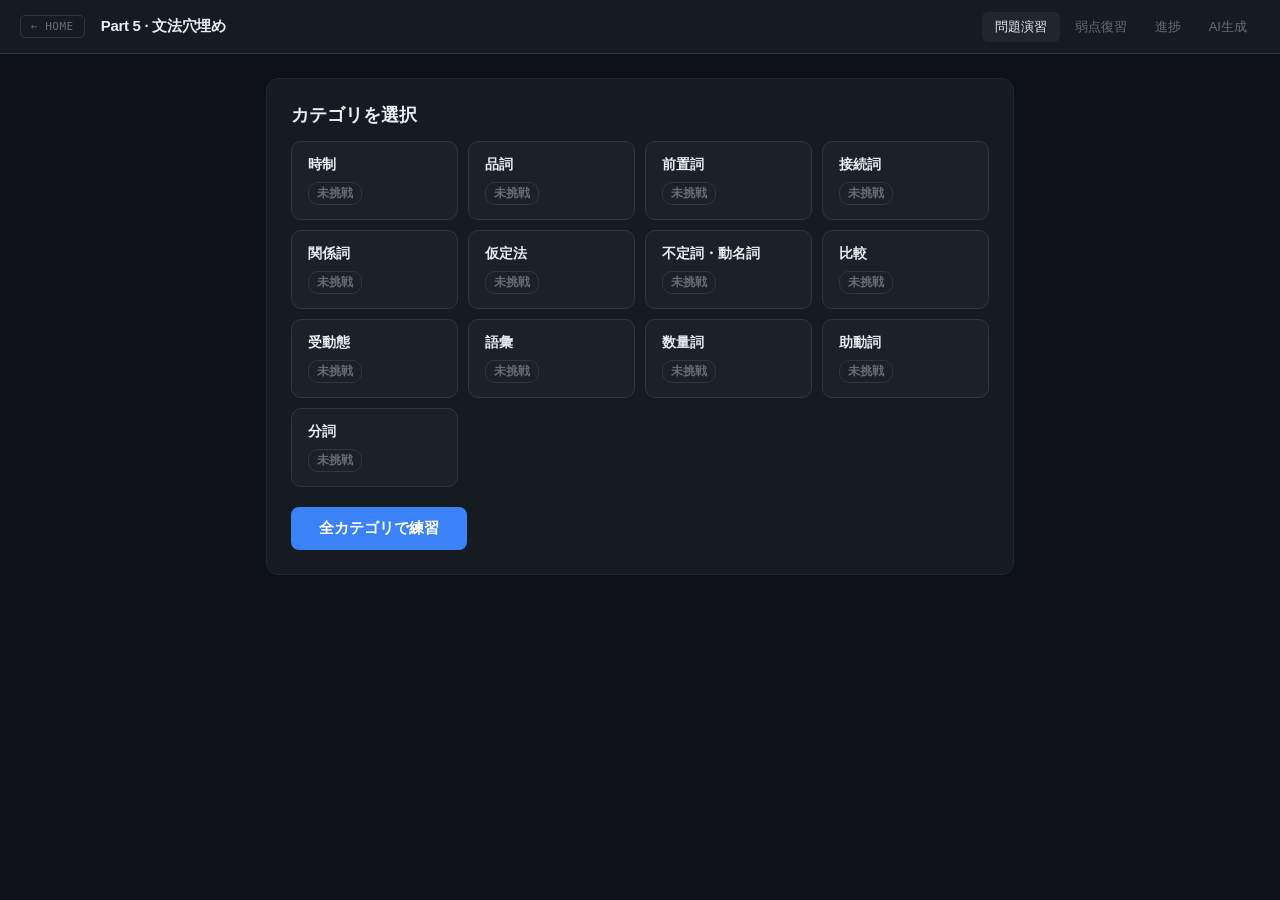
==== part5.html @ ce43bc26 "Add Part 6, home screen, and unified dark theme - New index.html: home screen with Part 5/6/7 select" ====
<!DOCTYPE html>
<html lang="ja">
<head>
  <meta charset="UTF-8" />
  <meta name="viewport" content="width=device-width, initial-scale=1.0" />
  <title>TOEIC Part 5 — 文法穴埋め</title>
  <link rel="manifest" href="manifest.json" />
  <meta name="apple-mobile-web-app-capable" content="yes" />
  <meta name="apple-mobile-web-app-status-bar-style" content="black-translucent" />
  <meta name="apple-mobile-web-app-title" content="TOEIC Part 5" />
  <meta name="theme-color" content="#0d1117" />
  <link rel="stylesheet" href="style.css" />
</head>
<body>
  <div id="app">
    <!-- ナビゲーション -->
    <nav class="nav">
      <a class="nav-home-btn" href="index.html">← HOME</a>
      <div class="nav-brand">Part 5 · 文法穴埋め</div>
      <div class="nav-links">
        <button class="nav-btn active" data-page="practice" onclick="showPage('practice')">問題演習</button>
        <button class="nav-btn" data-page="review" onclick="showPage('review')">弱点復習</button>
        <button class="nav-btn" data-page="progress" onclick="showPage('progress')">進捗</button>
        <button class="nav-btn" data-page="generate" onclick="showPage('generate')">AI生成</button>
      </div>
    </nav>

    <!-- 問題演習ページ -->
    <div id="page-practice" class="page active">
      <div class="container">
        <!-- カテゴリ選択 -->
        <div id="category-select-area" class="card">
          <h2 class="section-title">カテゴリを選択</h2>
          <div id="category-grid" class="category-grid"></div>
          <div class="mt-20">
            <button class="btn btn-primary btn-lg" onclick="startPractice('all')">全カテゴリで練習</button>
          </div>
        </div>

        <!-- 問題表示エリア -->
        <div id="question-area" class="hidden">
          <div class="question-header">
            <span id="question-counter" class="question-counter"></span>
            <div class="timer-container">
              <span id="question-timer" class="timer-display">0:45</span>
              <span class="timer-label">残り時間</span>
            </div>
            <span id="question-category-badge" class="badge"></span>
          </div>
          <div class="card">
            <p id="question-text" class="question-text"></p>
            <div id="choices" class="choices"></div>
          </div>
          <div id="explanation-area" class="hidden">
            <div id="result-banner" class="result-banner"></div>
            <div id="time-taken-display" class="time-taken-display"></div>
            <div class="card explanation-card">
              <div id="translation-box" class="translation-box"></div>
              <h3 class="explanation-title">解説</h3>
              <p id="explanation-text" class="explanation-text"></p>
              <div id="grammar-point" class="grammar-point"></div>
            </div>
            <div class="btn-row">
              <button class="btn btn-secondary" onclick="endSession()">終了</button>
              <button class="btn btn-primary" onclick="nextQuestion()">次の問題 →</button>
            </div>
          </div>
        </div>

        <!-- セッション結果 -->
        <div id="session-result" class="hidden">
          <div class="card result-card">
            <h2 class="result-title">セッション結果</h2>
            <div class="result-score-area">
              <div class="result-score" id="result-score-display"></div>
              <div class="result-label">正解率</div>
            </div>
            <div id="result-stats" class="result-stats"></div>
            <div class="btn-row">
              <button class="btn btn-secondary" onclick="showCategorySelect()">カテゴリ選択へ</button>
              <button class="btn btn-primary" onclick="startPractice(currentCategory)">もう一度</button>
            </div>
          </div>
        </div>
      </div>
    </div>

    <!-- 弱点復習ページ -->
    <div id="page-review" class="page hidden">
      <div class="container">
        <div class="card">
          <h2 class="section-title">弱点復習</h2>
          <p class="section-desc">間違えた問題・苦手な問題をもう一度解きましょう</p>
          <div id="review-list"></div>
          <div id="review-empty" class="empty-msg hidden">
            間違えた問題がまだありません。問題演習から始めましょう！
          </div>
        </div>
        <div id="review-question-area" class="hidden">
          <div class="question-header">
            <span id="review-counter" class="question-counter"></span>
            <div class="timer-container">
              <span id="review-timer" class="timer-display">0:45</span>
              <span class="timer-label">残り時間</span>
            </div>
            <span id="review-category-badge" class="badge"></span>
          </div>
          <div class="card">
            <p id="review-question-text" class="question-text"></p>
            <div id="review-choices" class="choices"></div>
          </div>
          <div id="review-explanation-area" class="hidden">
            <div id="review-result-banner" class="result-banner"></div>
            <div id="review-time-taken-display" class="time-taken-display"></div>
            <div class="card explanation-card">
              <div id="review-translation-box" class="translation-box"></div>
              <h3 class="explanation-title">解説</h3>
              <p id="review-explanation-text" class="explanation-text"></p>
              <div id="review-grammar-point" class="grammar-point"></div>
            </div>
            <div class="btn-row">
              <button class="btn btn-secondary" onclick="endReview()">復習リストへ</button>
              <button class="btn btn-primary" onclick="nextReviewQuestion()">次の問題 →</button>
            </div>
          </div>
        </div>
      </div>
    </div>

    <!-- 進捗ページ -->
    <div id="page-progress" class="page hidden">
      <div class="container">
        <div class="card">
          <h2 class="section-title">学習進捗</h2>
          <div class="stats-overview" id="stats-overview"></div>
        </div>
        <div class="card">
          <h3 class="section-title">カテゴリ別成績</h3>
          <div id="category-stats"></div>
        </div>
        <div class="card">
          <h3 class="section-title">最近の学習履歴</h3>
          <div id="history-list"></div>
        </div>
        <div class="mt-20">
          <button class="btn btn-danger" onclick="resetProgress()">進捗をリセット</button>
        </div>
      </div>
    </div>

    <!-- AI生成ページ -->
    <div id="page-generate" class="page hidden">
      <div class="container">
        <div class="card">
          <h2 class="section-title">AI問題生成</h2>
          <p class="section-desc">Anthropic APIで新しいTOEIC Part 5問題を自動生成します</p>

          <div class="api-key-area">
            <label class="form-label">Anthropic APIキー</label>
            <input type="password" id="api-key-input" class="form-input" placeholder="sk-ant-..." />
            <p class="form-hint">キーはこのブラウザのローカルストレージにのみ保存されます</p>
          </div>

          <div class="gen-options">
            <div class="form-group">
              <label class="form-label">カテゴリ</label>
              <select id="gen-category" class="form-select"></select>
            </div>
            <div class="form-group">
              <label class="form-label">生成数</label>
              <select id="gen-count" class="form-select">
                <option value="1">1問</option>
                <option value="3" selected>3問</option>
                <option value="5">5問</option>
              </select>
            </div>
          </div>

          <button id="generate-btn" class="btn btn-primary btn-lg" onclick="generateQuestions()">AIで問題を生成</button>
          <div id="gen-status" class="gen-status"></div>
        </div>

        <div class="card">
          <h3 class="section-title">生成済み問題</h3>
          <div id="generated-list"></div>
        </div>
      </div>
    </div>
  </div>

  <script src="questions.js"></script>
  <script src="app.js"></script>
</body>
</html>
---- style.css ----
/* ===== Part 5 — Dark Unified Theme ===== */
*, *::before, *::after { box-sizing: border-box; margin: 0; padding: 0; }
body {
  font-family: -apple-system, BlinkMacSystemFont, 'Segoe UI', 'Helvetica Neue', Arial, sans-serif;
  background: #0d1117;
  color: #e6edf3;
  min-height: 100vh;
}
.hidden { display: none !important; }
.mt-20 { margin-top: 20px; }

/* ===== Nav ===== */
.nav {
  background: #161b22;
  border-bottom: 1px solid #30363d;
  padding: 0 20px;
  display: flex;
  align-items: center;
  gap: 10px;
  height: 54px;
  position: sticky;
  top: 0;
  z-index: 100;
}
.nav-brand {
  font-size: 15px;
  font-weight: 700;
  color: #e6edf3;
  letter-spacing: -0.3px;
  white-space: nowrap;
}
.nav-links { display: flex; gap: 2px; margin-left: auto; overflow-x: auto; }
.nav-btn {
  background: transparent;
  border: none;
  color: #656d76;
  padding: 6px 13px;
  border-radius: 6px;
  cursor: pointer;
  font-size: 13px;
  font-weight: 500;
  transition: all 0.15s;
  white-space: nowrap;
  font-family: inherit;
  text-decoration: none;
  display: inline-block;
}
.nav-btn:hover { background: #1c2128; color: #8b949e; }
.nav-btn.active { background: #21262d; color: #e6edf3; }
a.nav-btn { text-decoration: none; }
.nav-home-btn {
  font-size: 11px;
  font-family: monospace;
  letter-spacing: 0.5px;
  color: #656d76;
  text-decoration: none;
  padding: 4px 10px;
  border: 1px solid #30363d;
  border-radius: 5px;
  transition: all 0.15s;
  white-space: nowrap;
  flex-shrink: 0;
  margin-right: 6px;
}
.nav-home-btn:hover { border-color: #3b82f6; color: #3b82f6; }

/* ===== Container ===== */
.container { max-width: 780px; margin: 0 auto; padding: 24px 16px; }
.page { min-height: calc(100vh - 54px); }

/* ===== Card ===== */
.card {
  background: #161b22;
  border: 1px solid #21262d;
  border-radius: 12px;
  padding: 24px;
  margin-bottom: 14px;
}

/* ===== Section titles ===== */
.section-title { font-size: 18px; font-weight: 700; color: #e6edf3; margin-bottom: 14px; }
.section-desc   { color: #8b949e; margin-bottom: 18px; font-size: 13px; }

/* ===== Category grid ===== */
.category-grid {
  display: grid;
  grid-template-columns: repeat(auto-fill, minmax(150px, 1fr));
  gap: 10px;
  margin-bottom: 8px;
}
.cat-btn {
  display: flex;
  flex-direction: column;
  align-items: flex-start;
  gap: 8px;
  background: #1c2128;
  border: 1px solid #30363d;
  border-radius: 10px;
  padding: 14px 16px;
  cursor: pointer;
  transition: all 0.15s;
  text-align: left;
}
.cat-btn:hover { border-color: #3b82f6; background: rgba(59,130,246,0.06); }
.cat-name { font-size: 14px; font-weight: 600; color: #e6edf3; }
.cat-rate {
  font-size: 12px;
  font-weight: 700;
  padding: 2px 8px;
  border-radius: 10px;
  font-family: monospace;
}
.cat-rate.good { background: rgba(63,185,80,0.12);  color: #3fb950; border: 1px solid rgba(63,185,80,0.25); }
.cat-rate.ok   { background: rgba(227,179,65,0.12); color: #e3b341; border: 1px solid rgba(227,179,65,0.25); }
.cat-rate.bad  { background: rgba(248,81,73,0.12);  color: #f85149; border: 1px solid rgba(248,81,73,0.25); }
.cat-rate.none { background: #1c2128; color: #656d76; border: 1px solid #30363d; }

/* ===== Question header ===== */
.question-header {
  display: flex;
  align-items: center;
  justify-content: space-between;
  margin-bottom: 12px;
}
.question-counter { font-size: 13px; color: #8b949e; font-weight: 600; font-family: monospace; }
.badge {
  background: rgba(59,130,246,0.12);
  color: #3b82f6;
  border: 1px solid rgba(59,130,246,0.25);
  font-size: 11px;
  font-weight: 600;
  padding: 2px 10px;
  border-radius: 10px;
  font-family: monospace;
  letter-spacing: 0.3px;
}

/* ===== Question text ===== */
.question-text {
  font-size: 17px;
  line-height: 1.75;
  color: #e6edf3;
  margin-bottom: 20px;
  font-weight: 500;
}

/* ===== Choices ===== */
.choices { display: flex; flex-direction: column; gap: 8px; }
.choice-btn {
  background: #1c2128;
  border: 1px solid #30363d;
  border-radius: 8px;
  padding: 13px 16px;
  text-align: left;
  font-size: 15px;
  cursor: pointer;
  transition: all 0.15s;
  color: #e6edf3;
  font-weight: 500;
  font-family: inherit;
}
.choice-btn:hover:not(:disabled) { border-color: #3b82f6; background: rgba(59,130,246,0.07); }
.choice-btn:disabled { cursor: default; }
.choice-btn.correct  { background: rgba(63,185,80,0.12);  border-color: #3fb950; color: #3fb950; }
.choice-btn.incorrect{ background: rgba(248,81,73,0.10);  border-color: #f85149; color: #f85149; }

/* ===== Result / Explanation ===== */
.result-banner {
  padding: 12px 16px;
  border-radius: 8px;
  font-size: 15px;
  font-weight: 700;
  margin-bottom: 12px;
}
.result-banner.correct  { background: rgba(63,185,80,0.12);  color: #3fb950; border: 1px solid rgba(63,185,80,0.25); }
.result-banner.incorrect{ background: rgba(248,81,73,0.10);  color: #f85149; border: 1px solid rgba(248,81,73,0.25); }

.explanation-card { border-left: 3px solid #3b82f6; }
.translation-box {
  background: #1c2128;
  border-radius: 6px;
  padding: 10px 14px;
  margin-bottom: 14px;
  font-size: 14px;
  color: #8b949e;
  line-height: 1.65;
}
.translation-box::before {
  content: "日本語訳";
  display: block;
  font-size: 10px;
  font-weight: 700;
  color: #656d76;
  letter-spacing: 1px;
  margin-bottom: 4px;
  font-family: monospace;
}
.explanation-title { font-size: 14px; font-weight: 700; color: #3b82f6; margin-bottom: 8px; }
.explanation-text  { font-size: 14px; line-height: 1.75; color: #8b949e; margin-bottom: 12px; }
.grammar-point {
  background: rgba(59,130,246,0.08);
  border: 1px solid rgba(59,130,246,0.2);
  border-radius: 6px;
  padding: 9px 12px;
  font-size: 13px;
  color: #3b82f6;
  font-weight: 600;
  font-family: monospace;
}

/* ===== Buttons ===== */
.btn {
  padding: 10px 22px;
  border-radius: 8px;
  border: none;
  font-size: 14px;
  font-weight: 600;
  cursor: pointer;
  transition: all 0.15s;
  font-family: inherit;
}
.btn-primary   { background: #3b82f6; color: #fff; }
.btn-primary:hover   { background: #2563eb; }
.btn-secondary { background: #1c2128; border: 1px solid #30363d; color: #8b949e; }
.btn-secondary:hover { background: #21262d; color: #e6edf3; }
.btn-danger    { background: rgba(248,81,73,0.1); border: 1px solid rgba(248,81,73,0.3); color: #f85149; }
.btn-danger:hover    { background: rgba(248,81,73,0.18); }
.btn-lg { padding: 12px 28px; font-size: 15px; }
.btn-row { display: flex; gap: 10px; justify-content: flex-end; margin-top: 14px; }

/* ===== Session result ===== */
.result-card { text-align: center; }
.result-title { font-size: 20px; font-weight: 700; margin-bottom: 22px; color: #e6edf3; }
.result-score-area { margin-bottom: 20px; }
.result-score { font-size: 60px; font-weight: 800; color: #3b82f6; line-height: 1; font-family: monospace; }
.result-label { font-size: 14px; color: #8b949e; margin-top: 8px; }
.result-stats { display: flex; justify-content: center; gap: 28px; margin-bottom: 22px; }
.stat-row { display: flex; flex-direction: column; align-items: center; gap: 4px; }
.stat-row span { font-size: 12px; color: #8b949e; }
.stat-row strong { font-size: 22px; font-weight: 700; color: #e6edf3; font-family: monospace; }

/* ===== Progress page ===== */
.stats-overview {
  display: grid;
  grid-template-columns: repeat(3, 1fr);
  gap: 12px;
}
.stat-card {
  background: #1c2128;
  border-radius: 10px;
  padding: 18px;
  text-align: center;
  border: 1px solid #30363d;
}
.stat-num   { font-size: 32px; font-weight: 800; color: #3b82f6; font-family: monospace; }
.stat-label { font-size: 12px; color: #8b949e; margin-top: 5px; font-weight: 500; }

.cat-stat-row {
  display: grid;
  grid-template-columns: 100px 1fr 120px;
  align-items: center;
  gap: 12px;
  padding: 9px 0;
  border-bottom: 1px solid #21262d;
}
.cat-stat-row:last-child { border-bottom: none; }
.cat-stat-name { font-size: 13px; font-weight: 600; color: #e6edf3; }
.cat-stat-bar-wrap {
  background: #21262d;
  border-radius: 4px;
  height: 8px;
  overflow: hidden;
}
.cat-stat-bar {
  height: 100%;
  border-radius: 4px;
  transition: width 0.4s ease;
  min-width: 4px;
}
.bar-good { background: #3fb950; }
.bar-ok   { background: #e3b341; }
.bar-bad  { background: #f85149; }
.cat-stat-info { font-size: 12px; color: #8b949e; text-align: right; font-family: monospace; }

.history-item {
  display: flex;
  align-items: center;
  gap: 10px;
  padding: 7px 0;
  border-bottom: 1px solid #21262d;
}
.history-item:last-child { border-bottom: none; }
.history-date   { font-size: 12px; color: #656d76; min-width: 80px; font-family: monospace; }
.history-result { font-size: 13px; font-weight: 600; }
.correct-text   { color: #3fb950; }
.incorrect-text { color: #f85149; }

/* ===== Review ===== */
.review-summary { font-size: 15px; font-weight: 600; color: #e6edf3; margin-bottom: 14px; }
.wrong-list { display: flex; flex-direction: column; gap: 6px; margin-bottom: 8px; }
.wrong-item {
  display: flex;
  align-items: center;
  gap: 10px;
  padding: 10px 12px;
  background: rgba(248,81,73,0.05);
  border-radius: 7px;
  border: 1px solid rgba(248,81,73,0.18);
}
.wrong-text { font-size: 13px; color: #8b949e; }
.empty-msg  { color: #656d76; text-align: center; padding: 24px; font-size: 13px; }

/* ===== Timer ===== */
.timer-container {
  display: flex;
  flex-direction: column;
  align-items: center;
  gap: 2px;
}
.timer-display {
  font-size: 22px;
  font-weight: 800;
  color: #3fb950;
  font-family: monospace;
  font-variant-numeric: tabular-nums;
  line-height: 1;
  transition: color 0.3s;
  min-width: 48px;
  text-align: center;
}
.timer-display.warning { color: #e3b341; }
.timer-display.danger {
  color: #f85149;
  animation: timer-pulse 0.6s ease-in-out infinite;
}
@keyframes timer-pulse {
  0%, 100% { opacity: 1; }
  50% { opacity: 0.35; }
}
.timer-label { font-size: 10px; color: #656d76; font-weight: 500; letter-spacing: 0.5px; font-family: monospace; }
.time-taken-display { font-size: 12px; color: #656d76; text-align: right; margin-bottom: 6px; font-family: monospace; }

/* ===== AI Generate page ===== */
.api-key-area { margin-bottom: 18px; }
.form-label { display: block; font-size: 12px; font-weight: 600; color: #8b949e; margin-bottom: 5px; font-family: monospace; letter-spacing: 0.5px; }
.form-input {
  width: 100%;
  padding: 9px 12px;
  border: 1px solid #30363d;
  border-radius: 7px;
  font-size: 13px;
  color: #e6edf3;
  background: #0d1117;
  outline: none;
  transition: border-color 0.15s;
  font-family: monospace;
}
.form-input:focus { border-color: #3b82f6; }
.form-hint { font-size: 11px; color: #656d76; margin-top: 5px; line-height: 1.5; }
.gen-options { display: flex; gap: 14px; margin-bottom: 18px; }
.form-group { flex: 1; }
.form-select {
  width: 100%;
  padding: 9px 12px;
  border: 1px solid #30363d;
  border-radius: 7px;
  font-size: 13px;
  color: #e6edf3;
  background: #0d1117;
  outline: none;
  cursor: pointer;
  font-family: inherit;
}
.form-select:focus { border-color: #3b82f6; }
.gen-status { margin-top: 12px; font-size: 13px; font-weight: 600; min-height: 20px; }
.gen-status.generating { color: #3b82f6; }
.gen-status.success    { color: #3fb950; }
.gen-status.error      { color: #f85149; }
.gen-summary { font-size: 14px; font-weight: 600; color: #e6edf3; margin-bottom: 10px; }
.gen-item {
  display: flex;
  align-items: center;
  gap: 10px;
  padding: 10px 12px;
  background: #1c2128;
  border-radius: 7px;
  border: 1px solid #30363d;
  margin-bottom: 6px;
}
.gen-text { flex: 1; font-size: 13px; color: #8b949e; }
.btn-icon {
  background: none;
  border: none;
  color: #656d76;
  cursor: pointer;
  font-size: 14px;
  padding: 2px 8px;
  border-radius: 4px;
  transition: all 0.15s;
  flex-shrink: 0;
}
.btn-icon:hover { background: rgba(248,81,73,0.1); color: #f85149; }

/* ===== Responsive ===== */
@media (max-width: 480px) {
  .stats-overview { gap: 8px; }
  .stat-num { font-size: 24px; }
  .cat-stat-row { grid-template-columns: 70px 1fr 80px; }
  .result-score { font-size: 48px; }
  .btn-row { flex-direction: column; }
  .btn { width: 100%; text-align: center; }
  .gen-options { flex-direction: column; }
}
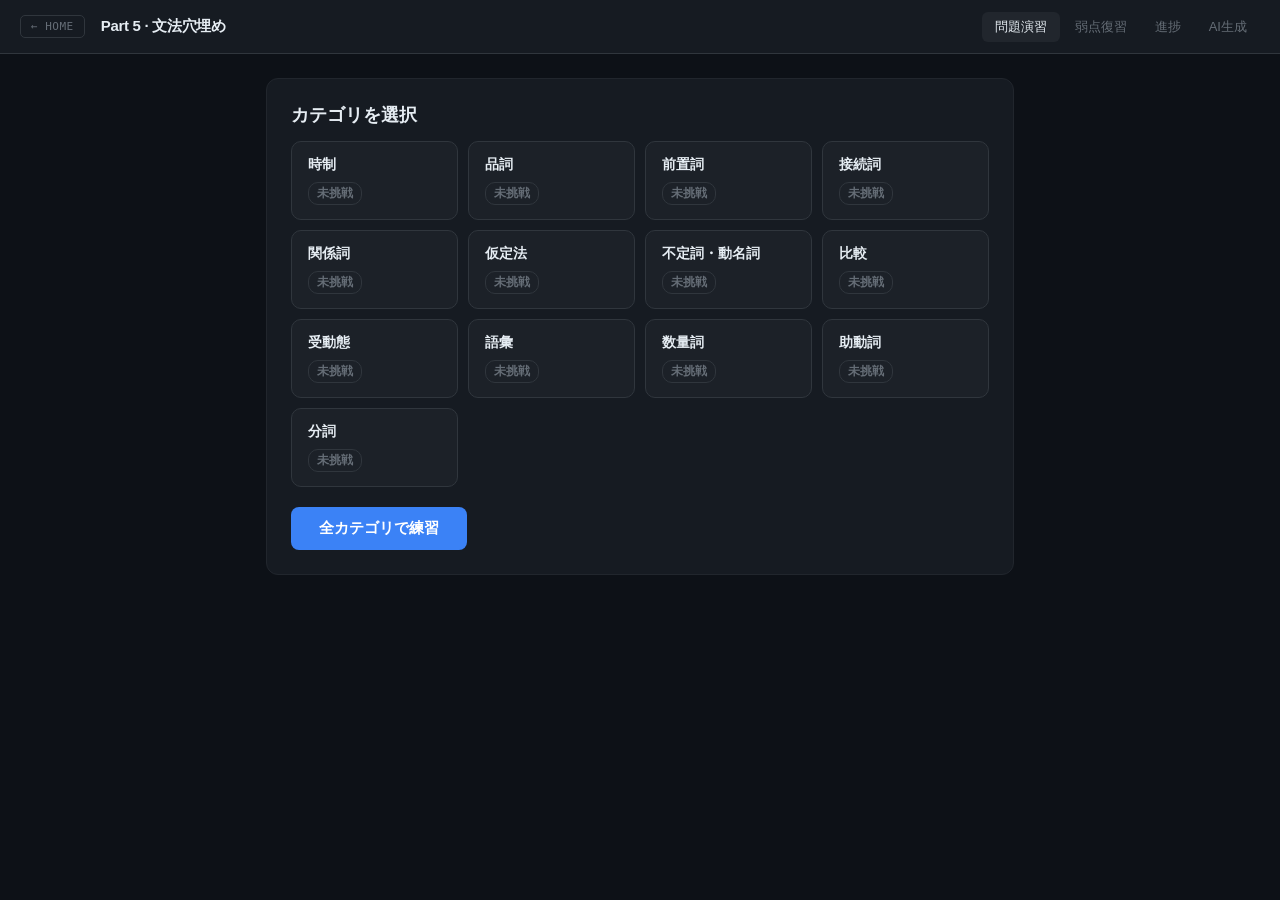
==== commit c22336da: "Expand Part 5 AI generation: up to 20 questions, random category option Co-Authored-By: Claude Sonne" ====
--- a/part5.html
+++ b/part5.html
@@ -5,6 +5,7 @@
   <meta name="viewport" content="width=device-width, initial-scale=1.0" />
   <title>TOEIC Part 5 — 文法穴埋め</title>
   <link rel="manifest" href="manifest.json" />
+  <link rel="apple-touch-icon" href="apple-touch-icon.png" />
   <meta name="apple-mobile-web-app-capable" content="yes" />
   <meta name="apple-mobile-web-app-status-bar-style" content="black-translucent" />
   <meta name="apple-mobile-web-app-title" content="TOEIC Part 5" />
@@ -172,6 +173,9 @@
                 <option value="1">1問</option>
                 <option value="3" selected>3問</option>
                 <option value="5">5問</option>
+                <option value="10">10問</option>
+                <option value="15">15問</option>
+                <option value="20">20問</option>
               </select>
             </div>
           </div>
